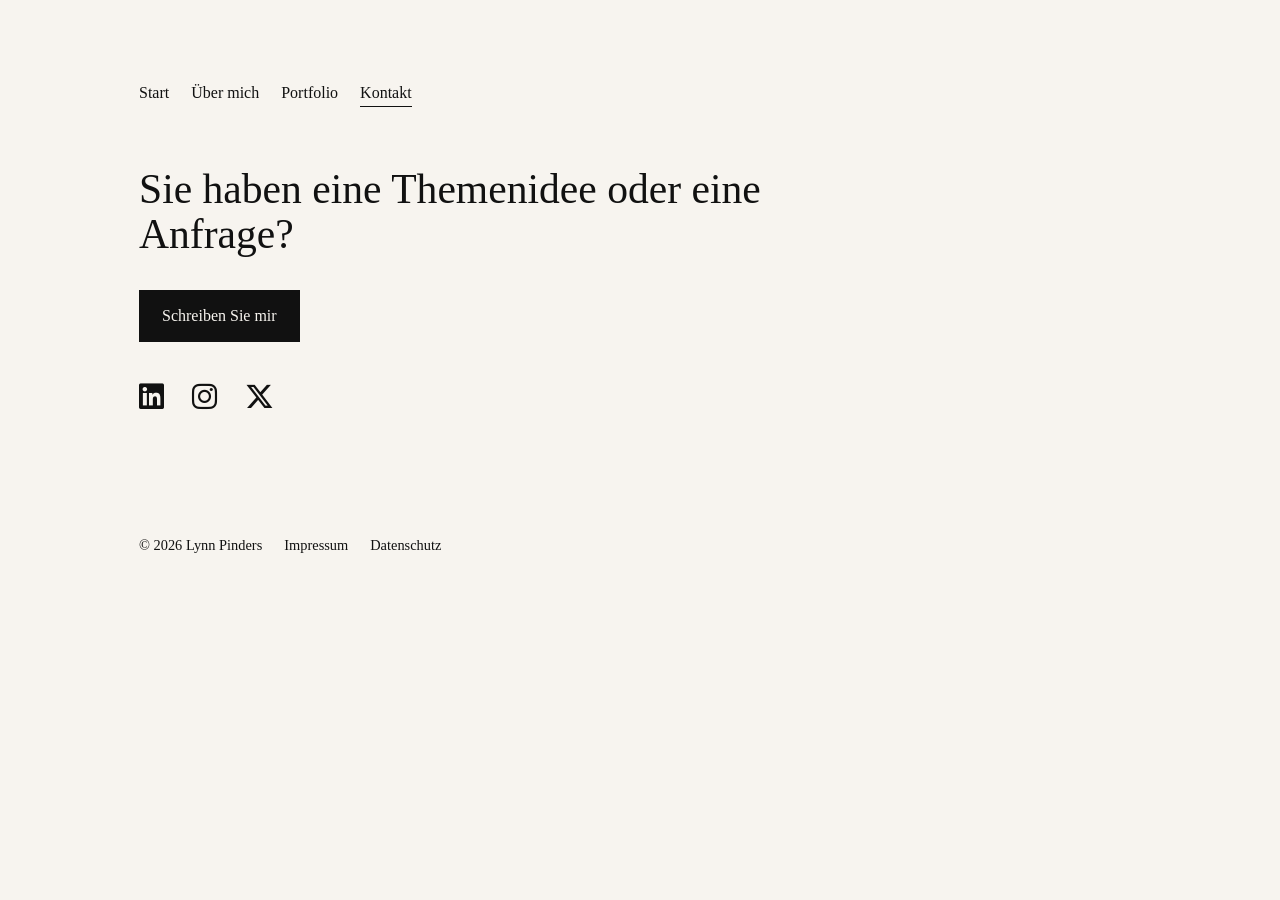
==== kontakt (1).html @ 8d6c8c38 "Add files via upload" ====
<!DOCTYPE html>
<html lang="de">
<head>
  <meta charset="UTF-8" />
  <meta name="viewport" content="width=device-width, initial-scale=1.0" />

  <title>Kontakt | Lynn Pinders</title>
  <meta name="description" content="Kontakt zu Lynn Pinders, Wissenschaftsjournalistin in Berlin: E-Mail, LinkedIn, Instagram und X." />

  <link rel="stylesheet" href="https://cdnjs.cloudflare.com/ajax/libs/font-awesome/6.5.2/css/all.min.css" />
  <link rel="stylesheet" href="style.css?v=5" />
</head>
<body>
  <main class="page">
    <header>
      <nav class="site-nav">
        <a href="index.html">Start</a>
        <a href="ueber-mich.html">Über mich</a>
        <a href="portfolio.html">Portfolio</a>
        <a href="kontakt.html" aria-current="page">Kontakt</a>
      </nav>
    </header>

    <section>
      <h1 class="contact-title">Sie haben eine Themenidee oder eine Anfrage?</h1>

      <p class="actions">
        <a class="button" href="mailto:lynn.pinders@gmx.de">Schreiben Sie mir</a>
      </p>

      <p class="social-links">
        <a href="https://www.linkedin.com/in/lynnpinders/" target="_blank" rel="noopener noreferrer" aria-label="LinkedIn">
          <i class="fa-brands fa-linkedin" aria-hidden="true"></i>
        </a>
        <a href="https://www.instagram.com/lynn_pinders/" target="_blank" rel="noopener noreferrer" aria-label="Instagram">
          <i class="fa-brands fa-instagram" aria-hidden="true"></i>
        </a>
        <a href="https://x.com/LynnPinders" target="_blank" rel="noopener noreferrer" aria-label="X">
          <i class="fa-brands fa-x-twitter" aria-hidden="true"></i>
        </a>
      </p>
    </section>

    <footer class="site-footer">
      <span>© 2026 Lynn Pinders</span>
      <a href="impressum.html">Impressum</a>
      <a href="datenschutz.html">Datenschutz</a>
    </footer>
  </main>
</body>
</html>
---- style.css ----
* {
  box-sizing: border-box;
}

body {
  margin: 0;
  font-family: Georgia, "Times New Roman", serif;
  color: #111;
  background: #f7f4ef;
  line-height: 1.6;
}

.page {
  max-width: 1050px;
  margin: 0 auto;
  padding: 48px 24px;
}

.hero {
  min-height: 80vh;
  display: grid;
  grid-template-columns: 1.1fr 0.9fr;
  gap: 56px;
  align-items: center;
}

.kicker {
  text-transform: uppercase;
  letter-spacing: 0.12em;
  font-size: 0.85rem;
  margin-bottom: 12px;
}

h1 {
  font-size: clamp(3rem, 8vw, 7rem);
  line-height: 0.95;
  margin: 0 0 24px;
  font-weight: normal;
}

h2 {
  font-size: 2rem;
  margin-top: 80px;
  margin-bottom: 20px;
  font-weight: normal;
}

.intro {
  max-width: 620px;
  font-size: 1.2rem;
}

nav {
  display: flex;
  flex-wrap: wrap;
  gap: 18px;
  margin-top: 32px;
}

a {
  color: #111;
  text-underline-offset: 4px;
}

.hero img {
  width: 100%;
  max-height: 620px;
  object-fit: cover;
  border-radius: 2px;
}

section {
  max-width: 760px;
}

.links {
  padding-left: 20px;
}

.links li {
  margin-bottom: 12px;
}

@media (max-width: 800px) {
  .hero {
    grid-template-columns: 1fr;
    gap: 32px;
  }

  .hero img {
    max-height: 480px;
  }
}

/* Navigation */

.site-nav {
  display: flex;
  flex-wrap: wrap;
  gap: 22px;
  margin-bottom: 60px;
  font-size: 1rem;
}

.site-nav a {
  color: #111;
  text-decoration: none;
  border-bottom: 1px solid transparent;
}

.site-nav a:hover,
.site-nav a[aria-current="page"] {
  border-bottom: 1px solid #111;
}

/* Foto auf der Startseite einblenden */

.intro-image {
  opacity: 0;
  transform: translateY(24px);
  animation: fadeInImage 1s ease-out forwards;
  animation-delay: 0.6s;
}

@keyframes fadeInImage {
  from {
    opacity: 0;
    transform: translateY(24px);
  }

  to {
    opacity: 1;
    transform: translateY(0);
  }
}

/* Kontaktseite */

.contact-list {
  margin: 48px 0 0;
}

.contact-row {
  display: grid;
  grid-template-columns: 180px 1fr;
  gap: 24px;
  align-items: baseline;
  padding: 14px 0;
}

.contact-row dt {
  text-transform: uppercase;
  letter-spacing: 0.12em;
  font-size: 0.8rem;
}

.contact-row dd {
  margin: 0;
}

.contact-mail {
  font-size: clamp(1.3rem, 3vw, 1.8rem);
  text-decoration: none;
  border-bottom: 1px solid #111;
}

.contact-mail:hover {
  color: #8a2c1d;
  border-bottom-color: #8a2c1d;
}

/* Social-Media-Symbole */

.social-links {
  display: flex;
  flex-wrap: wrap;
  gap: 28px;
}

.social-links a {
  color: #111;
  text-decoration: none;
  transition: color 0.2s;
}

.social-links i {
  font-size: 1.8rem;
}

.social-links a:hover {
  color: #8a2c1d;
}

/* Fußzeile */

.site-footer {
  display: flex;
  flex-wrap: wrap;
  gap: 22px;
  margin-top: 120px;
  font-size: 0.9rem;
}

.site-footer a {
  text-decoration: none;
}

.site-footer a:hover {
  text-decoration: underline;
}

@media (max-width: 600px) {
  .contact-row {
    grid-template-columns: 1fr;
    gap: 6px;
  }
}

/* Überschrift der Kontaktseite */

.contact-title {
  font-size: clamp(2.2rem, 5vw, 3.5rem);
  line-height: 1.1;
}

/* Startseite */

.actions {
  display: flex;
  flex-wrap: wrap;
  gap: 14px;
  margin-top: 32px;
}

.button {
  display: inline-block;
  padding: 12px 22px;
  background: #111;
  color: #f7f4ef;
  text-decoration: none;
  border: 1px solid #111;
  transition: background 0.2s, color 0.2s;
}

.button:hover {
  background: #8a2c1d;
  border-color: #8a2c1d;
  color: #f7f4ef;
}

.button-light {
  background: transparent;
  color: #111;
}

.button-light:hover {
  background: transparent;
  color: #8a2c1d;
}

.home-section {
  max-width: none;
  margin-top: 100px;
}

.topics {
  list-style: none;
  padding: 0;
  margin: 0;
  display: grid;
  grid-template-columns: repeat(3, 1fr);
  gap: 40px;
}

.topics h3 {
  font-size: 1.4rem;
  font-weight: normal;
  margin: 0 0 8px;
}

.topics p {
  margin: 0;
}

.articles {
  list-style: none;
  padding: 0;
  margin: 0;
}

.articles a {
  display: block;
  padding: 22px 0;
  text-decoration: none;
}

.article-meta {
  display: block;
  text-transform: uppercase;
  letter-spacing: 0.12em;
  font-size: 0.75rem;
  margin-bottom: 6px;
}

.article-title {
  display: block;
  max-width: 820px;
  font-size: clamp(1.4rem, 3vw, 2rem);
  line-height: 1.2;
}

.article-teaser {
  display: block;
  margin-top: 6px;
  max-width: 620px;
}

.articles a:hover .article-title {
  color: #8a2c1d;
}

.more-link {
  text-decoration: none;
  border-bottom: 1px solid #111;
}

.more-link:hover {
  color: #8a2c1d;
  border-bottom-color: #8a2c1d;
}

.outlets {
  font-size: 1.3rem;
  margin: 0;
}

.cta h2 {
  margin-top: 0;
  max-width: 620px;
  line-height: 1.2;
}

section.hero {
  max-width: none;
}

@media (max-width: 800px) {
  .topics {
    grid-template-columns: 1fr;
    gap: 28px;
  }

  .home-section {
    margin-top: 72px;
  }
}

/* Social-Media-Symbole auf der Kontaktseite */

.social-links {
  margin-top: 40px;
}

/* Kleinere Überschrift auf der Kontaktseite */

.contact-title {
  font-size: clamp(1.8rem, 4vw, 2.6rem);
}

/* Liste der Medien auf der Startseite */

.outlets-list {
  list-style: none;
  padding: 0;
  margin: 0;
  display: flex;
  flex-wrap: wrap;
  gap: 10px 32px;
  font-size: 1.3rem;
}
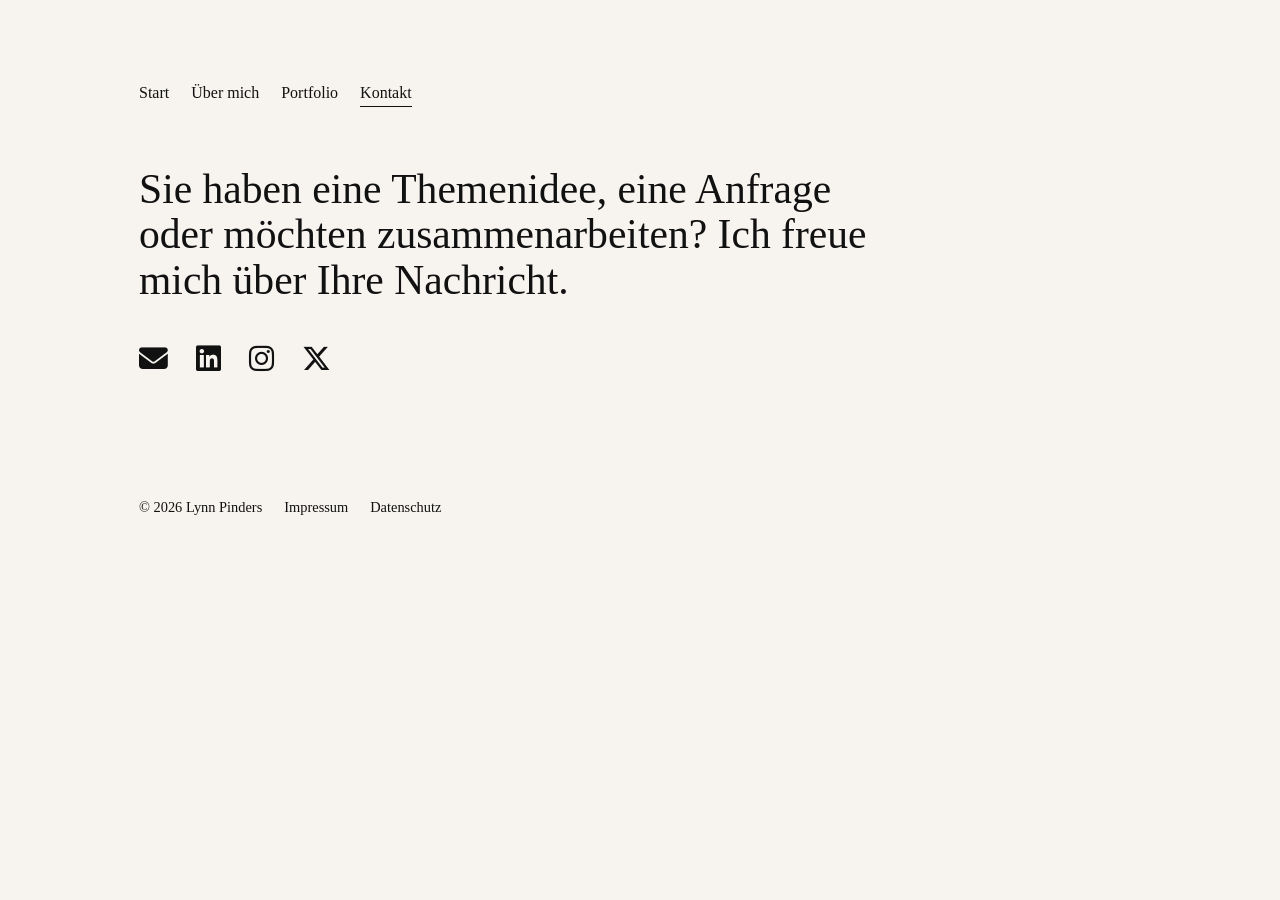
==== commit c29be14f: "Modify contact page content and stylesheet version Updated the contact page with new text and styles" ====
--- a/kontakt (1).html
+++ b/kontakt (1).html
@@ -8,7 +8,7 @@
   <meta name="description" content="Kontakt zu Lynn Pinders, Wissenschaftsjournalistin in Berlin: E-Mail, LinkedIn, Instagram und X." />
 
   <link rel="stylesheet" href="https://cdnjs.cloudflare.com/ajax/libs/font-awesome/6.5.2/css/all.min.css" />
-  <link rel="stylesheet" href="style.css?v=5" />
+  <link rel="stylesheet" href="style.css?v=6" />
 </head>
 <body>
   <main class="page">
@@ -22,13 +22,12 @@
     </header>
 
     <section>
-      <h1 class="contact-title">Sie haben eine Themenidee oder eine Anfrage?</h1>
-
-      <p class="actions">
-        <a class="button" href="mailto:lynn.pinders@gmx.de">Schreiben Sie mir</a>
-      </p>
+      <h1 class="contact-title">Sie haben eine Themenidee, eine Anfrage oder möchten zusammenarbeiten? Ich freue mich über Ihre Nachricht.</h1>
 
       <p class="social-links">
+        <a href="mailto:lynn.pinders@gmx.de" aria-label="E-Mail an Lynn Pinders">
+          <i class="fa-solid fa-envelope" aria-hidden="true"></i>
+        </a>
         <a href="https://www.linkedin.com/in/lynnpinders/" target="_blank" rel="noopener noreferrer" aria-label="LinkedIn">
           <i class="fa-brands fa-linkedin" aria-hidden="true"></i>
         </a>
--- a/style.css
+++ b/style.css
@@ -378,3 +378,9 @@
   gap: 10px 32px;
   font-size: 1.3rem;
 }
+
+/* Abstand der Social-Media-Symbole auf der Kontaktseite */
+
+.social-links {
+  margin-top: 40px;
+}
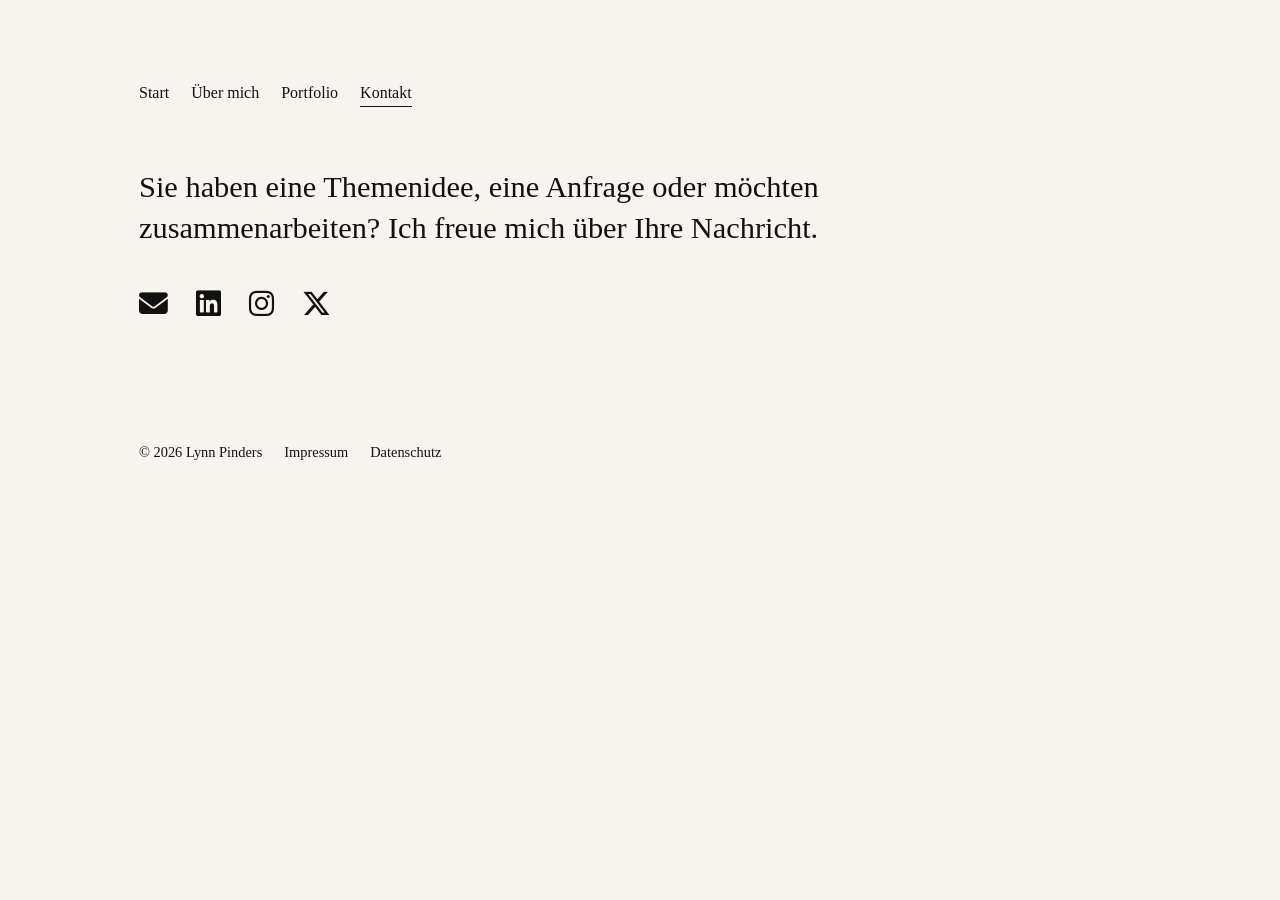
==== commit 013f1fc7: "Update Instagram link to new profile" ====
--- a/kontakt (1).html
+++ b/kontakt (1).html
@@ -31,7 +31,7 @@
         <a href="https://www.linkedin.com/in/lynnpinders/" target="_blank" rel="noopener noreferrer" aria-label="LinkedIn">
           <i class="fa-brands fa-linkedin" aria-hidden="true"></i>
         </a>
-        <a href="https://www.instagram.com/lynn_pinders/" target="_blank" rel="noopener noreferrer" aria-label="Instagram">
+        <a href="https://www.instagram.com/lynnpinders/" target="_blank" rel="noopener noreferrer" aria-label="Instagram">
           <i class="fa-brands fa-instagram" aria-hidden="true"></i>
         </a>
         <a href="https://x.com/LynnPinders" target="_blank" rel="noopener noreferrer" aria-label="X">
--- a/style.css
+++ b/style.css
@@ -15,6 +15,71 @@
   margin: 0 auto;
   padding: 48px 24px;
 }
+
+.kicker {
+  text-transform: uppercase;
+  letter-spacing: 0.12em;
+  font-size: 0.85rem;
+  margin-bottom: 12px;
+}
+
+h1 {
+  font-size: clamp(3rem, 8vw, 7rem);
+  line-height: 0.95;
+  margin: 0 0 24px;
+  font-weight: normal;
+}
+
+h2 {
+  font-size: 2rem;
+  margin-top: 80px;
+  margin-bottom: 20px;
+  font-weight: normal;
+}
+
+.intro {
+  max-width: 620px;
+  font-size: 1.2rem;
+}
+
+a {
+  color: #111;
+  text-underline-offset: 4px;
+}
+
+section {
+  max-width: 760px;
+}
+
+/* Navigation */
+
+nav {
+  display: flex;
+  flex-wrap: wrap;
+  gap: 18px;
+  margin-top: 32px;
+}
+
+.site-nav {
+  display: flex;
+  flex-wrap: wrap;
+  gap: 22px;
+  margin-bottom: 60px;
+  font-size: 1rem;
+}
+
+.site-nav a {
+  color: #111;
+  text-decoration: none;
+  border-bottom: 1px solid transparent;
+}
+
+.site-nav a:hover,
+.site-nav a[aria-current="page"] {
+  border-bottom: 1px solid #111;
+}
+
+/* Startseite: Einstieg mit Foto */
 
 .hero {
   min-height: 80vh;
@@ -24,42 +89,8 @@
   align-items: center;
 }
 
-.kicker {
-  text-transform: uppercase;
-  letter-spacing: 0.12em;
-  font-size: 0.85rem;
-  margin-bottom: 12px;
-}
-
-h1 {
-  font-size: clamp(3rem, 8vw, 7rem);
-  line-height: 0.95;
-  margin: 0 0 24px;
-  font-weight: normal;
-}
-
-h2 {
-  font-size: 2rem;
-  margin-top: 80px;
-  margin-bottom: 20px;
-  font-weight: normal;
-}
-
-.intro {
-  max-width: 620px;
-  font-size: 1.2rem;
-}
-
-nav {
-  display: flex;
-  flex-wrap: wrap;
-  gap: 18px;
-  margin-top: 32px;
-}
-
-a {
-  color: #111;
-  text-underline-offset: 4px;
+section.hero {
+  max-width: none;
 }
 
 .hero img {
@@ -69,52 +100,6 @@
   border-radius: 2px;
 }
 
-section {
-  max-width: 760px;
-}
-
-.links {
-  padding-left: 20px;
-}
-
-.links li {
-  margin-bottom: 12px;
-}
-
-@media (max-width: 800px) {
-  .hero {
-    grid-template-columns: 1fr;
-    gap: 32px;
-  }
-
-  .hero img {
-    max-height: 480px;
-  }
-}
-
-/* Navigation */
-
-.site-nav {
-  display: flex;
-  flex-wrap: wrap;
-  gap: 22px;
-  margin-bottom: 60px;
-  font-size: 1rem;
-}
-
-.site-nav a {
-  color: #111;
-  text-decoration: none;
-  border-bottom: 1px solid transparent;
-}
-
-.site-nav a:hover,
-.site-nav a[aria-current="page"] {
-  border-bottom: 1px solid #111;
-}
-
-/* Foto auf der Startseite einblenden */
-
 .intro-image {
   opacity: 0;
   transform: translateY(24px);
@@ -134,96 +119,7 @@
   }
 }
 
-/* Kontaktseite */
-
-.contact-list {
-  margin: 48px 0 0;
-}
-
-.contact-row {
-  display: grid;
-  grid-template-columns: 180px 1fr;
-  gap: 24px;
-  align-items: baseline;
-  padding: 14px 0;
-}
-
-.contact-row dt {
-  text-transform: uppercase;
-  letter-spacing: 0.12em;
-  font-size: 0.8rem;
-}
-
-.contact-row dd {
-  margin: 0;
-}
-
-.contact-mail {
-  font-size: clamp(1.3rem, 3vw, 1.8rem);
-  text-decoration: none;
-  border-bottom: 1px solid #111;
-}
-
-.contact-mail:hover {
-  color: #8a2c1d;
-  border-bottom-color: #8a2c1d;
-}
-
-/* Social-Media-Symbole */
-
-.social-links {
-  display: flex;
-  flex-wrap: wrap;
-  gap: 28px;
-}
-
-.social-links a {
-  color: #111;
-  text-decoration: none;
-  transition: color 0.2s;
-}
-
-.social-links i {
-  font-size: 1.8rem;
-}
-
-.social-links a:hover {
-  color: #8a2c1d;
-}
-
-/* Fußzeile */
-
-.site-footer {
-  display: flex;
-  flex-wrap: wrap;
-  gap: 22px;
-  margin-top: 120px;
-  font-size: 0.9rem;
-}
-
-.site-footer a {
-  text-decoration: none;
-}
-
-.site-footer a:hover {
-  text-decoration: underline;
-}
-
-@media (max-width: 600px) {
-  .contact-row {
-    grid-template-columns: 1fr;
-    gap: 6px;
-  }
-}
-
-/* Überschrift der Kontaktseite */
-
-.contact-title {
-  font-size: clamp(2.2rem, 5vw, 3.5rem);
-  line-height: 1.1;
-}
-
-/* Startseite */
+/* Buttons */
 
 .actions {
   display: flex;
@@ -258,10 +154,26 @@
   color: #8a2c1d;
 }
 
+/* Abschnitte */
+
 .home-section {
   max-width: none;
   margin-top: 100px;
 }
+
+/* Startseite: Medien */
+
+.outlets-list {
+  list-style: none;
+  padding: 0;
+  margin: 0;
+  display: flex;
+  flex-wrap: wrap;
+  gap: 10px 32px;
+  font-size: 1.3rem;
+}
+
+/* Über mich: Schwerpunkte */
 
 .topics {
   list-style: none;
@@ -281,6 +193,8 @@
 .topics p {
   margin: 0;
 }
+
+/* Portfolio: Artikel */
 
 .articles {
   list-style: none;
@@ -319,32 +233,65 @@
   color: #8a2c1d;
 }
 
-.more-link {
-  text-decoration: none;
-  border-bottom: 1px solid #111;
-}
-
-.more-link:hover {
+/* Kontaktseite */
+
+.contact-title {
+  font-size: clamp(1.4rem, 2.6vw, 1.9rem);
+  line-height: 1.35;
+  max-width: 680px;
+}
+
+.social-links {
+  display: flex;
+  flex-wrap: wrap;
+  gap: 28px;
+  margin-top: 40px;
+}
+
+.social-links a {
+  color: #111;
+  text-decoration: none;
+  transition: color 0.2s;
+}
+
+.social-links i {
+  font-size: 1.8rem;
+}
+
+.social-links a:hover {
   color: #8a2c1d;
-  border-bottom-color: #8a2c1d;
-}
-
-.outlets {
-  font-size: 1.3rem;
-  margin: 0;
-}
-
-.cta h2 {
-  margin-top: 0;
-  max-width: 620px;
-  line-height: 1.2;
-}
-
-section.hero {
-  max-width: none;
-}
+}
+
+/* Fußzeile */
+
+.site-footer {
+  display: flex;
+  flex-wrap: wrap;
+  gap: 22px;
+  margin-top: 120px;
+  font-size: 0.9rem;
+}
+
+.site-footer a {
+  text-decoration: none;
+}
+
+.site-footer a:hover {
+  text-decoration: underline;
+}
+
+/* Handy und kleine Bildschirme */
 
 @media (max-width: 800px) {
+  .hero {
+    grid-template-columns: 1fr;
+    gap: 32px;
+  }
+
+  .hero img {
+    max-height: 480px;
+  }
+
   .topics {
     grid-template-columns: 1fr;
     gap: 28px;
@@ -354,33 +301,3 @@
     margin-top: 72px;
   }
 }
-
-/* Social-Media-Symbole auf der Kontaktseite */
-
-.social-links {
-  margin-top: 40px;
-}
-
-/* Kleinere Überschrift auf der Kontaktseite */
-
-.contact-title {
-  font-size: clamp(1.8rem, 4vw, 2.6rem);
-}
-
-/* Liste der Medien auf der Startseite */
-
-.outlets-list {
-  list-style: none;
-  padding: 0;
-  margin: 0;
-  display: flex;
-  flex-wrap: wrap;
-  gap: 10px 32px;
-  font-size: 1.3rem;
-}
-
-/* Abstand der Social-Media-Symbole auf der Kontaktseite */
-
-.social-links {
-  margin-top: 40px;
-}
